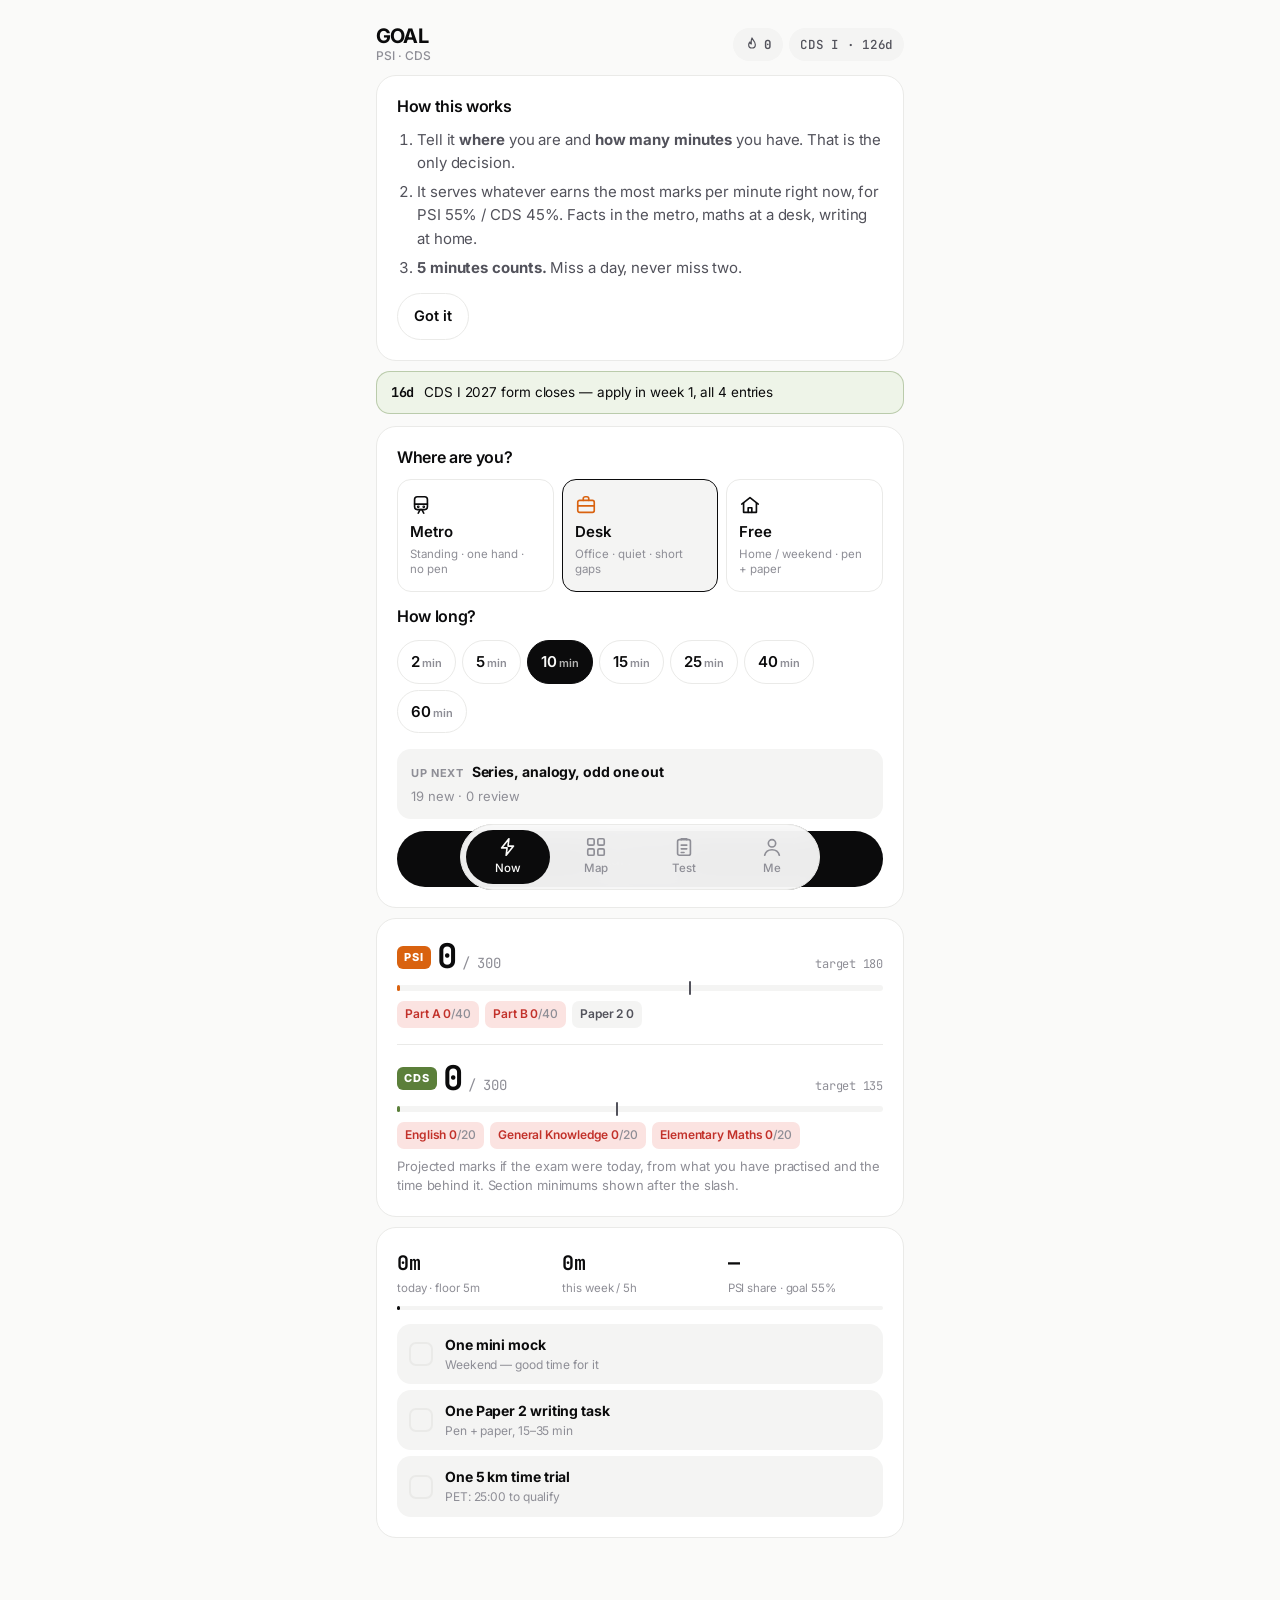
==== site/index.html @ 7136ae5c "style: minimalist monochrome refresh; add CDS academy age limits Co-Authored-By: Claude Opus 5.5 <no" ====
<!doctype html>
<html lang="en">
<head>
<meta charset="utf-8">
<meta name="viewport" content="width=device-width, initial-scale=1, viewport-fit=cover">
<meta name="robots" content="noindex, nofollow">
<meta name="color-scheme" content="light dark">
<meta name="theme-color" content="#0E1116" media="(prefers-color-scheme: dark)">
<meta name="theme-color" content="#F6F4EF" media="(prefers-color-scheme: light)">
<meta name="mobile-web-app-capable" content="yes">
<meta name="apple-mobile-web-app-capable" content="yes">
<meta name="apple-mobile-web-app-status-bar-style" content="black-translucent">
<meta name="description" content="Minutes in, marks out. Gujarat PSI + CDS, 55/45.">
<title>GOAL · PSI + CDS</title>
<link rel="manifest" href="manifest.json">
<link rel="icon" type="image/svg+xml" href="icon.svg">
<link rel="apple-touch-icon" href="icon.svg">
<link rel="preconnect" href="https://fonts.googleapis.com">
<link rel="preconnect" href="https://fonts.gstatic.com" crossorigin>
<link rel="stylesheet" href="https://fonts.googleapis.com/css2?family=Inter:wght@400;500;600;700&family=JetBrains+Mono:wght@500;700&family=Noto+Sans+Gujarati:wght@400;600;700&display=swap">
<link rel="stylesheet" href="app.css?v=2">
</head>
<body>
<div id="app"></div>
<nav class="tabs" id="tabs"></nav>
<div id="overlay"></div>

<script src="core.js?v=2"></script>
<script src="content/topics.js?v=2"></script>
<script src="content/maths.js?v=2"></script>
<script src="content/reasoning.js?v=2"></script>
<script src="content/english.js?v=2"></script>
<script src="content/writing.js?v=2"></script>
<script src="content/gk.js?v=2"></script>
<script src="content/gujarat.js?v=2"></script>
<script src="legacy/pyq-2021.js?v=2"></script>
<script src="legacy/gujarat-gk.js?v=2"></script>
<script src="legacy/law.js?v=2"></script>
<script src="legacy/ai-practice.js?v=2"></script>
<script src="legacy/diagnostic-bank.js?v=2"></script>
<script src="legacy/math-drills.js?v=2"></script>
<script src="legacy/english-drills.js?v=2"></script>
<script src="legacy/science-drills.js?v=2"></script>
<script src="legacy/lexicon.js?v=2"></script>
<script src="content/legacy.js?v=2"></script>
<script src="ui.js?v=2"></script>
</body>
</html>
---- site/app.css ----
/* GOAL — phone-first, one-thumb. PSI = saffron, CDS = olive. */
:root {
  --bg: #F6F4EF; --surface: #FFFFFF; --surface-2: #EFECE5; --line: #E2DED5;
  --ink: #16181D; --ink-2: #4A4F59; --ink-3: #80858F;
  --go: #16181D; --go-ink: #FFFFFF;
  --psi: #C2610C; --psi-soft: #FBEBDD; --cds: #4F7A2E; --cds-soft: #E7EFDD;
  --good: #15803D; --good-soft: #DCF3E3; --bad: #C2312A; --bad-soft: #FBE3E1;
  --shadow: 0 1px 2px rgba(22, 24, 29, .05), 0 4px 16px -6px rgba(22, 24, 29, .08);
  --r: 16px; --r-sm: 11px;
  --f: "Inter", system-ui, -apple-system, "Segoe UI", Roboto, sans-serif;
  --f-gu: "Noto Sans Gujarati", "Inter", system-ui, sans-serif;
  --f-mono: "JetBrains Mono", ui-monospace, Menlo, monospace;
  color-scheme: light;
}
@media (prefers-color-scheme: dark) {
  :root:not([data-theme="light"]) {
    --bg: #0E1116; --surface: #161A21; --surface-2: #1E232C; --line: #262C36;
    --ink: #F3F1EC; --ink-2: #B5B9C1; --ink-3: #7D838E;
    --go: #F3F1EC; --go-ink: #0E1116;
    --psi: #F59E3B; --psi-soft: rgba(245, 158, 59, .14); --cds: #9BCB6B; --cds-soft: rgba(155, 203, 107, .13);
    --good: #4ADE80; --good-soft: rgba(74, 222, 128, .13); --bad: #F87171; --bad-soft: rgba(248, 113, 113, .14);
    --shadow: 0 1px 2px rgba(0, 0, 0, .4);
    color-scheme: dark;
  }
}
:root[data-theme="dark"] {
  --bg: #0E1116; --surface: #161A21; --surface-2: #1E232C; --line: #262C36;
  --ink: #F3F1EC; --ink-2: #B5B9C1; --ink-3: #7D838E;
  --go: #F3F1EC; --go-ink: #0E1116;
  --psi: #F59E3B; --psi-soft: rgba(245, 158, 59, .14); --cds: #9BCB6B; --cds-soft: rgba(155, 203, 107, .13);
  --good: #4ADE80; --good-soft: rgba(74, 222, 128, .13); --bad: #F87171; --bad-soft: rgba(248, 113, 113, .14);
  --shadow: 0 1px 2px rgba(0, 0, 0, .4);
  color-scheme: dark;
}

*, *::before, *::after { box-sizing: border-box; }
[hidden] { display: none !important; }
html { -webkit-text-size-adjust: 100%; }
body {
  margin: 0; background: var(--bg); color: var(--ink); font: 15.5px/1.55 var(--f);
  -webkit-font-smoothing: antialiased; -webkit-tap-highlight-color: transparent;
  padding-bottom: calc(76px + env(safe-area-inset-bottom));
}
body.locked { overflow: hidden; }
#app { max-width: 560px; margin: 0 auto; padding: 0 16px 24px; }
h1, h2, h3 { margin: 0; line-height: 1.25; letter-spacing: -.015em; text-wrap: balance; }
h2 { font-size: 17px; font-weight: 700; }
h3 { font-size: 15px; font-weight: 700; margin: 4px 0 10px; }
p { margin: 0; }
a { color: inherit; }
button { font: inherit; color: inherit; cursor: pointer; }
button:disabled { opacity: .45; cursor: default; }
:focus-visible { outline: 2px solid var(--psi); outline-offset: 2px; border-radius: 6px; }
svg { width: 22px; height: 22px; fill: none; stroke: currentColor; stroke-width: 1.8; stroke-linecap: round; stroke-linejoin: round; flex: none; }
.mono { font-family: var(--f-mono); font-variant-numeric: tabular-nums; letter-spacing: -.02em; }
.gu { font-family: var(--f-gu); }
.fine { color: var(--ink-3); font-size: 13px; line-height: 1.5; margin-top: 8px; }
@media (prefers-reduced-motion: reduce) { * { transition: none !important; animation: none !important; } }

/* ---------- header ---------- */
.top { display: flex; align-items: center; justify-content: space-between; gap: 12px; padding: calc(14px + env(safe-area-inset-top)) 0 12px; }
.brand { font-weight: 800; font-size: 22px; letter-spacing: -.03em; display: flex; flex-direction: column; line-height: 1.05; }
.brand span { font-size: 12px; font-weight: 600; color: var(--ink-3); letter-spacing: .02em; margin-top: 3px; }
.pills { display: flex; gap: 6px; }
.pill { display: inline-flex; align-items: center; gap: 4px; padding: 6px 10px; border-radius: 99px; background: var(--surface); border: 1px solid var(--line); font-size: 12.5px; font-weight: 600; color: var(--ink-2); white-space: nowrap; }
.pill svg { width: 16px; height: 16px; }
.pill.lit { color: var(--psi); border-color: var(--psi); background: var(--psi-soft); }
.pill.lit svg { fill: currentColor; }

/* ---------- cards ---------- */
.card { background: var(--surface); border: 1px solid var(--line); border-radius: var(--r); padding: 18px; margin-bottom: 12px; box-shadow: var(--shadow); }
.card h2 { margin-bottom: 10px; }
.card h2 + .chips, .card .places + h2 { margin-top: 14px; }
.intro ol { margin: 6px 0 14px; padding-left: 20px; color: var(--ink-2); }
.intro li { margin-bottom: 6px; }

.banner { border-radius: var(--r-sm); padding: 11px 14px; margin-bottom: 12px; font-size: 13.5px; line-height: 1.45; border: 1px solid; }
.banner.cds { background: var(--cds-soft); border-color: color-mix(in srgb, var(--cds) 35%, transparent); }
.banner.psi { background: var(--psi-soft); border-color: color-mix(in srgb, var(--psi) 35%, transparent); }
.banner .mono { font-weight: 700; margin-right: 6px; }

/* ---------- start ---------- */
.places { display: grid; grid-template-columns: repeat(3, 1fr); gap: 8px; }
.place { display: flex; flex-direction: column; align-items: flex-start; gap: 4px; padding: 12px 11px; border-radius: var(--r-sm); border: 1.5px solid var(--line); background: var(--surface-2); text-align: left; min-height: 104px; transition: border-color .15s, background .15s; }
.place b { font-size: 15px; }
.place small { font-size: 11.5px; color: var(--ink-3); line-height: 1.3; }
.place.on { border-color: var(--ink); background: var(--surface); }
.place.on svg { color: var(--psi); }
.chips { display: flex; flex-wrap: wrap; gap: 6px; }
.chips.sm { margin: 10px 0 2px; }
.chip { display: inline-flex; align-items: baseline; gap: 2px; padding: 9px 13px; border-radius: 99px; border: 1.5px solid var(--line); background: var(--surface-2); font-weight: 700; font-size: 15px; min-height: 42px; }
.chip small { font-size: 11px; font-weight: 600; color: var(--ink-3); }
.chips.sm .chip { font-size: 13px; padding: 7px 12px; min-height: 36px; font-weight: 600; }
.chip.on { border-color: var(--ink); background: var(--ink); color: var(--bg); }
.chip.on small { color: inherit; opacity: .7; }
.preview { margin: 16px 0 12px; padding: 12px 14px; border-radius: var(--r-sm); background: var(--surface-2); display: flex; flex-wrap: wrap; gap: 4px 8px; align-items: baseline; font-size: 14px; }
.preview .lbl { font-size: 11px; font-weight: 700; letter-spacing: .06em; text-transform: uppercase; color: var(--ink-3); }
.preview .meta { color: var(--ink-3); font-size: 13px; width: 100%; }
.go { display: block; width: 100%; border: 0; border-radius: 14px; background: var(--go); color: var(--go-ink); font-weight: 800; font-size: 17px; padding: 16px 18px; min-height: 56px; letter-spacing: -.01em; transition: transform .08s; }
.go:active { transform: scale(.985); }
.btn { display: inline-flex; align-items: center; justify-content: center; gap: 6px; border: 1.5px solid var(--line); background: var(--surface-2); border-radius: 12px; padding: 11px 16px; font-weight: 700; font-size: 14.5px; min-height: 46px; }
.btn.ghost { background: transparent; border-color: transparent; color: var(--ink-3); width: 100%; }
.btn.good { background: var(--good-soft); border-color: var(--good); color: var(--good); }
.btn.bad { background: var(--bad-soft); border-color: var(--bad); color: var(--bad); }
.btn.danger { color: var(--bad); }
.btns { display: flex; flex-wrap: wrap; gap: 8px; margin-top: 12px; }
.btns .go { flex: 1 1 100%; }
.btns.col { flex-direction: column; }
.two, .three { display: grid; grid-template-columns: 1fr 1fr; gap: 8px; }
.three { grid-template-columns: auto auto 1fr; }
.two .btn, .three .btn, .two .go, .three .go { min-height: 56px; }

/* ---------- projection ---------- */
.exam + .exam { margin-top: 16px; padding-top: 16px; border-top: 1px solid var(--line); }
.exam-h { display: flex; align-items: baseline; gap: 6px; }
.tag { font-size: 11px; font-weight: 800; letter-spacing: .08em; padding: 3px 7px; border-radius: 6px; color: #fff; align-self: center; }
.psi .tag, .tag.psi { background: var(--psi); }
.cds .tag, .tag.cds { background: var(--cds); }
@media (prefers-color-scheme: dark) { :root:not([data-theme="light"]) .tag { color: #0E1116; } }
:root[data-theme="dark"] .tag { color: #0E1116; }
.big { font-size: 34px; font-weight: 700; line-height: 1; }
.of { color: var(--ink-3); font-size: 14px; }
.tgt { margin-left: auto; color: var(--ink-3); font-size: 12px; }
.bar { position: relative; height: 10px; border-radius: 99px; background: var(--surface-2); margin-top: 10px; overflow: visible; }
.bar i { display: block; height: 100%; border-radius: inherit; background: var(--ink); min-width: 3px; transition: width .4s; }
.psi .bar i { background: var(--psi); }
.cds .bar i { background: var(--cds); }
.bar b { position: absolute; top: -4px; bottom: -4px; width: 2px; background: var(--ink-2); border-radius: 2px; }
.bar.thin { height: 6px; }
.secs { display: flex; flex-wrap: wrap; gap: 6px; margin-top: 10px; }
.secs span { font-size: 12px; font-weight: 600; padding: 4px 8px; border-radius: 7px; background: var(--surface-2); color: var(--ink-2); }
.secs span i { font-style: normal; color: var(--ink-3); font-weight: 500; }
.secs .low { background: var(--bad-soft); color: var(--bad); }
.secs .okk { background: var(--good-soft); color: var(--good); }

/* ---------- week ---------- */
.row3 { display: grid; grid-template-columns: repeat(3, 1fr); gap: 10px; }
.row3 > div { display: flex; flex-direction: column; gap: 2px; }
.row3 .k { font-size: 20px; font-weight: 700; }
.row3 .l { font-size: 11.5px; color: var(--ink-3); line-height: 1.3; }
.checks { list-style: none; margin: 14px 0 0; padding: 0; display: flex; flex-direction: column; gap: 6px; }
.checks a { display: flex; align-items: center; gap: 12px; text-decoration: none; padding: 10px 12px; border-radius: var(--r-sm); background: var(--surface-2); }
.checks b { display: block; font-size: 14px; }
.checks small { display: block; font-size: 12px; color: var(--ink-3); }
.checks .box { width: 24px; height: 24px; border-radius: 7px; border: 2px solid var(--line); display: grid; place-items: center; font-weight: 800; font-size: 14px; flex: none; }
.checks .done .box { background: var(--good); border-color: var(--good); color: var(--surface); }
.checks .done b { text-decoration: line-through; color: var(--ink-3); }

/* ---------- map ---------- */
.cov { display: flex; align-items: center; gap: 12px; color: var(--ink-2); font-size: 14px; margin-bottom: 14px; }
.best { list-style: none; margin: 0; padding: 0; counter-reset: b; }
.best li button { width: 100%; display: flex; justify-content: space-between; gap: 10px; align-items: center; text-align: left; background: none; border: 0; border-top: 1px solid var(--line); padding: 11px 0; }
.best li:first-child button { border-top: 0; }
.best b { font-weight: 600; font-size: 14.5px; }
.best .mono { font-size: 12px; color: var(--ink-3); white-space: nowrap; }
.grp h3 { font-size: 12px; text-transform: uppercase; letter-spacing: .08em; color: var(--ink-3); }
.trow { width: 100%; display: flex; flex-direction: column; gap: 6px; background: none; border: 0; border-top: 1px solid var(--line); padding: 12px 0; text-align: left; }
.grp h3 + .trow { border-top: 0; padding-top: 2px; }
.tn { font-weight: 600; font-size: 14.5px; }
.tn em { font-style: normal; font-size: 11px; font-weight: 700; color: var(--psi); background: var(--psi-soft); padding: 2px 6px; border-radius: 5px; margin-left: 4px; }
.tm { display: flex; flex-wrap: wrap; gap: 6px; }
.tm i { font-style: normal; font-size: 11.5px; font-weight: 600; color: var(--ink-3); }
.tm i.psi { color: var(--psi); }
.tm i.cds { color: var(--cds); }
.tm.big i { font-size: 13px; padding: 4px 8px; background: var(--surface-2); border-radius: 7px; }
.trow .bar { margin-top: 2px; }
.trow .bar i { background: var(--ink-2); }

details { border-top: 1px solid var(--line); }
details summary { padding: 12px 0; font-weight: 600; cursor: pointer; list-style-position: outside; }
details.new summary::after { content: "new"; font-size: 10.5px; font-weight: 700; color: var(--psi); margin-left: 8px; text-transform: uppercase; letter-spacing: .06em; }
details .md { padding-bottom: 12px; }

/* ---------- test ---------- */
.mock-h { display: flex; align-items: center; gap: 10px; }
.mock-h h3 { margin: 0; }
.rule { font-size: 13px; color: var(--ink-2); margin: 10px 0 0; font-family: var(--f-mono); letter-spacing: -.02em; }
.mock .go { margin-top: 12px; }
.tasks, .hist, .dates, .review { list-style: none; margin: 0; padding: 0; }
.tasks button { width: 100%; display: flex; justify-content: space-between; gap: 12px; text-align: left; background: none; border: 0; border-top: 1px solid var(--line); padding: 11px 0; }
.tasks small { display: block; color: var(--ink-3); font-size: 12px; margin-top: 2px; }
.tasks .mono { font-size: 12.5px; color: var(--ink-3); white-space: nowrap; }
.hist li { display: flex; align-items: center; gap: 10px; padding: 8px 0; border-top: 1px solid var(--line); }
.hist li:first-child { border-top: 0; }
.hist .fine { margin: 0 0 0 auto; }
.hist .mono { font-weight: 700; }

/* ---------- me ---------- */
.chart { display: grid; grid-template-columns: repeat(14, 1fr); gap: 4px; height: 110px; align-items: end; }
.chart .col { display: flex; flex-direction: column; align-items: center; gap: 4px; height: 100%; justify-content: flex-end; }
.chart i { width: 100%; border-radius: 4px 4px 2px 2px; background: var(--line); }
.chart .hit i { background: var(--psi); }
.chart span { font-size: 10px; color: var(--ink-3); font-weight: 600; }
.chart .today span { color: var(--ink); }
.runf { display: flex; gap: 8px; margin-top: 12px; }
.runf input { flex: 1; min-width: 0; font: 600 16px var(--f-mono); padding: 11px 12px; border-radius: 12px; border: 1.5px solid var(--line); background: var(--surface-2); color: var(--ink); }
.runbest { margin-top: 12px; font-size: 14px; }
.runbest .okk { color: var(--good); font-weight: 700; }
.runbest .low { color: var(--bad); font-weight: 700; }
.slide { display: flex; flex-direction: column; gap: 6px; margin: 14px 0; font-size: 14px; font-weight: 600; }
.slide span { display: flex; justify-content: space-between; gap: 10px; }
.slide b { font-family: var(--f-mono); font-size: 13px; color: var(--ink-2); }
.slide input { width: 100%; accent-color: var(--psi); height: 28px; }
.dates li { display: flex; gap: 12px; padding: 9px 0; border-top: 1px solid var(--line); font-size: 14px; }
.dates li:first-child { border-top: 0; }
.dates .mono { width: 46px; flex: none; font-weight: 700; }
.dates small { display: block; color: var(--ink-3); font-size: 12px; }
.dates .past { opacity: .45; }

/* ---------- tab bar ---------- */
.tabs { position: fixed; left: 0; right: 0; bottom: 0; z-index: 20; display: flex; justify-content: center; gap: 4px; padding: 6px 8px calc(6px + env(safe-area-inset-bottom)); background: color-mix(in srgb, var(--surface) 92%, transparent); backdrop-filter: blur(14px); -webkit-backdrop-filter: blur(14px); border-top: 1px solid var(--line); }
.tabs a { flex: 0 1 120px; display: flex; flex-direction: column; align-items: center; gap: 2px; padding: 7px 0; border-radius: 12px; text-decoration: none; color: var(--ink-3); font-size: 11.5px; font-weight: 700; }
.tabs a.on { color: var(--ink); background: var(--surface-2); }
.tabs a.on svg { color: var(--psi); }

/* ---------- overlay ---------- */
#overlay { display: none; }
#overlay.open { display: block; position: fixed; inset: 0; z-index: 50; }
.scrim { position: absolute; inset: 0; background: rgba(10, 12, 16, .45); }
.sheet { position: absolute; left: 0; right: 0; bottom: 0; max-height: 88vh; overflow-y: auto; background: var(--surface); border-radius: 20px 20px 0 0; padding: 18px 18px calc(24px + env(safe-area-inset-bottom)); max-width: 560px; margin: 0 auto; animation: up .2s ease-out; }
@keyframes up { from { transform: translateY(30px); opacity: 0; } }
.sheet-h { display: flex; justify-content: space-between; align-items: flex-start; gap: 12px; margin-bottom: 10px; }
.sheet h3 { margin-top: 18px; }
.icon { display: grid; place-items: center; width: 44px; height: 44px; border-radius: 12px; border: 0; background: var(--surface-2); flex: none; }

/* ---------- runner ---------- */
.runner { position: absolute; inset: 0; background: var(--bg); display: flex; flex-direction: column; max-width: 640px; margin: 0 auto; }
.rtop { display: flex; align-items: center; gap: 12px; padding: calc(10px + env(safe-area-inset-top)) 16px 10px; }
.rtop .mono { font-size: 14px; font-weight: 700; min-width: 44px; text-align: right; }
.rbar { flex: 1; height: 6px; background: var(--surface-2); border-radius: 99px; overflow: hidden; }
.rbar i { display: block; height: 100%; width: 0; background: var(--psi); transition: width 1s linear; }
.mtag { flex: 1; font-size: 12.5px; font-weight: 800; letter-spacing: .04em; }
.mtag.psi { color: var(--psi); }
.mtag.cds { color: var(--cds); }
.rbody { flex: 1; overflow-y: auto; padding: 6px 18px 20px; -webkit-overflow-scrolling: touch; }
.ract { padding: 10px 16px calc(14px + env(safe-area-inset-bottom)); border-top: 1px solid var(--line); background: var(--bg); display: flex; flex-direction: column; gap: 6px; }
.ctag { display: flex; align-items: center; flex-wrap: wrap; gap: 8px; font-size: 12.5px; font-weight: 600; color: var(--ink-3); margin: 6px 0 14px; }
.tdot { width: 9px; height: 9px; border-radius: 50%; background: var(--ink-3); }
.tdot.psi { background: var(--psi); }
.tdot.cds { background: var(--cds); }
.tdot.both { background: linear-gradient(90deg, var(--psi) 50%, var(--cds) 50%); }
.kind { margin-left: auto; text-transform: uppercase; letter-spacing: .08em; font-size: 10.5px; font-weight: 800; color: var(--ink-2); }
.src { font-size: 10.5px; font-weight: 800; color: var(--psi); background: var(--psi-soft); padding: 2px 6px; border-radius: 5px; }
.ltitle { font-size: 22px; font-weight: 800; letter-spacing: -.025em; margin-bottom: 12px; }
.md p { margin: 0 0 10px; color: var(--ink-2); }
.md ul, .md ol { margin: 0 0 12px; padding-left: 20px; color: var(--ink-2); }
.md li { margin-bottom: 5px; }
.md b, .ex b { color: var(--ink); }
.ex { background: var(--surface); border: 1px solid var(--line); border-left: 4px solid var(--psi); border-radius: 10px; padding: 12px 14px; margin-top: 12px; }
.ex p { margin: 0; }
.q { font-size: 19px; font-weight: 600; line-height: 1.45; margin-bottom: 18px; letter-spacing: -.01em; }
.ctx { margin: 0 0 16px; padding: 12px 14px; background: var(--surface); border: 1px solid var(--line); border-radius: 12px; font-size: 14.5px; color: var(--ink-2); line-height: 1.6; }
.opts { display: flex; flex-direction: column; gap: 8px; }
.opt { display: flex; align-items: center; gap: 12px; text-align: left; padding: 13px 14px; min-height: 56px; border-radius: 14px; border: 1.5px solid var(--line); background: var(--surface); font-size: 16px; transition: border-color .12s, background .12s; }
.opt:active { background: var(--surface-2); }
.ol { width: 28px; height: 28px; flex: none; display: grid; place-items: center; border-radius: 8px; background: var(--surface-2); font: 700 13px var(--f-mono); color: var(--ink-3); }
.opt.right { border-color: var(--good); background: var(--good-soft); }
.opt.right .ol { background: var(--good); color: var(--surface); }
.opt.wrong { border-color: var(--bad); background: var(--bad-soft); }
.opt.wrong .ol { background: var(--bad); color: var(--surface); }
.opt:disabled { opacity: 1; cursor: default; }
.opt.sel { border-color: var(--ink); background: var(--surface-2); }
.opt.sel .ol { background: var(--ink); color: var(--bg); }
.eopt { border-style: dashed; color: var(--ink-2); }
.why { margin-top: 14px; padding: 13px 15px; border-radius: 12px; font-size: 14.5px; line-height: 1.55; }
.why.ok { background: var(--good-soft); }
.why.no { background: var(--bad-soft); }
.why b { margin-right: 4px; }
.lang { float: right; margin: -4px 0 8px 10px; border: 1.5px solid var(--line); background: var(--surface); border-radius: 99px; padding: 5px 12px; font: 600 13px var(--f-gu); }
.flash { display: flex; flex-direction: column; gap: 14px; margin-top: 8vh; text-align: center; }
.flash .front { font-size: 26px; font-weight: 700; letter-spacing: -.02em; line-height: 1.35; }
.flash .back { font-size: 19px; color: var(--ink-2); padding: 18px; border-radius: 16px; background: var(--surface); border: 1px solid var(--line); line-height: 1.5; }
.heads { padding-left: 22px; color: var(--ink-2); margin: 0 0 14px; }
.heads li { margin-bottom: 4px; }
.rub { padding-left: 20px; color: var(--ink-3); font-size: 13.5px; }
.writing { text-align: center; }
.writing .heads, .writing .ctx { text-align: left; }
.tbig { font-size: 64px; font-weight: 700; margin: 10px 0 18px; }
.tbig.over { color: var(--bad); }
.rubric { display: flex; flex-direction: column; gap: 8px; }
.rubric label { display: flex; gap: 12px; align-items: flex-start; padding: 13px 14px; border-radius: 12px; background: var(--surface); border: 1.5px solid var(--line); font-size: 15px; cursor: pointer; }
.rubric input { width: 22px; height: 22px; accent-color: var(--good); flex: none; margin: 0; }
.rubric label:has(input:checked) { border-color: var(--good); background: var(--good-soft); }

/* Metro: bigger type, everything in the thumb zone */
.runner.metro .q { font-size: 21px; }
.runner.metro .opt { min-height: 64px; font-size: 17px; }
.runner.metro .md { font-size: 16.5px; }
.runner.metro .flash .front { font-size: 30px; }

/* done screen */
.done { margin: auto; padding: 24px; text-align: center; width: 100%; max-width: 420px; }
.done-k { font-size: 12px; font-weight: 800; letter-spacing: .1em; text-transform: uppercase; color: var(--ink-3); }
.gain { display: grid; grid-template-columns: 1fr 1fr; gap: 10px; margin: 18px 0; }
.gain > div { padding: 18px 10px; border-radius: 16px; display: flex; flex-direction: column; gap: 4px; }
.gain .psi { background: var(--psi-soft); color: var(--psi); }
.gain .cds { background: var(--cds-soft); color: var(--cds); }
.gain .mono { font-size: 34px; font-weight: 700; }
.gain small { font-size: 12px; font-weight: 700; }
.stat { color: var(--ink-2); font-size: 13.5px; }
.msg { margin: 14px 0 6px; font-size: 16px; font-weight: 600; }
.done .btns { margin-top: 20px; }

/* mock */
.palette { display: flex; gap: 5px; overflow-x: auto; padding: 0 16px 10px; scrollbar-width: none; }
.palette::-webkit-scrollbar { display: none; }
.pd { flex: none; width: 32px; height: 32px; border-radius: 9px; border: 1.5px solid var(--line); background: var(--surface); font: 600 12px var(--f-mono); color: var(--ink-3); }
.pd.a { background: var(--ink); color: var(--bg); border-color: var(--ink); }
.pd.e { border-style: dashed; color: var(--ink); }
.pd.cur { outline: 2px solid var(--psi); outline-offset: 1px; }
.mres { display: flex; align-items: baseline; gap: 8px; margin: 10px 0 6px; }
.mres .big { font-size: 48px; }
.mres .pc { margin-left: auto; font-weight: 800; font-size: 20px; }
.review li { padding: 12px 0; border-top: 1px solid var(--line); }
.review li.ok p:first-child::before { content: "✓ "; color: var(--good); font-weight: 800; }
.review li.no p:first-child::before { content: "✗ "; color: var(--bad); font-weight: 800; }
.review .fine { margin-top: 4px; }

#toast { position: fixed; left: 50%; bottom: calc(90px + env(safe-area-inset-bottom)); transform: translate(-50%, 20px); opacity: 0; pointer-events: none; background: var(--ink); color: var(--bg); padding: 11px 16px; border-radius: 12px; font-size: 14px; font-weight: 600; z-index: 80; transition: all .2s; max-width: calc(100% - 32px); }
#toast.show { opacity: 1; transform: translate(-50%, 0); }

@media (min-width: 700px) {
  body { font-size: 16px; }
  .top { padding-top: 26px; }
}

/* ---------- v2.1 refresh: quiet monochrome, hairlines, no shadows ---------- */
:root {
  --bg: #FAFAF9; --surface: #FFFFFF; --surface-2: #F4F4F3; --line: #EAEAE8;
  --ink: #0B0B0C; --ink-2: #52525B; --ink-3: #8E8E96;
  --go: #0B0B0C; --go-ink: #FFFFFF;
  --psi: #D9620F; --psi-soft: #FDF1E7; --cds: #5B7F3A; --cds-soft: #EEF4E8;
  --shadow: none; --r: 20px; --r-sm: 14px;
}
@media (prefers-color-scheme: dark) {
  :root:not([data-theme="light"]) {
    --bg: #09090B; --surface: #111113; --surface-2: #18181B; --line: #232327;
    --ink: #F4F4F5; --ink-2: #A1A1AA; --ink-3: #71717A;
    --go: #F4F4F5; --go-ink: #09090B; --shadow: none;
  }
}
:root[data-theme="dark"] {
  --bg: #09090B; --surface: #111113; --surface-2: #18181B; --line: #232327;
  --ink: #F4F4F5; --ink-2: #A1A1AA; --ink-3: #71717A;
  --go: #F4F4F5; --go-ink: #09090B; --shadow: none;
}
body { font-size: 15px; letter-spacing: -.006em; }
h2 { font-size: 16px; font-weight: 600; letter-spacing: -.02em; }
h3 { font-weight: 600; }
.brand { font-weight: 700; font-size: 20px; letter-spacing: -.04em; }
.brand span { font-weight: 500; letter-spacing: 0; }
.pill { border-color: transparent; background: var(--surface-2); font-weight: 500; }
.card { padding: 20px; margin-bottom: 10px; border-color: var(--line); }
.card h2 { margin-bottom: 12px; }
.place, .chip, .btn, .opt { border-width: 1px; }
.place { background: transparent; min-height: 96px; padding: 14px 12px; }
.place b, .chip { font-weight: 600; }
.place.on { background: var(--surface-2); border-color: var(--ink); }
.chip { background: transparent; min-height: 40px; }
.go { border-radius: 99px; font-weight: 600; font-size: 16px; min-height: 54px; letter-spacing: -.015em; }
.btn { border-radius: 99px; font-weight: 600; background: transparent; }
.opt { border-radius: var(--r-sm); }
.bar { height: 6px; }
.bar.thin { height: 4px; }
.tabs { left: 50%; right: auto; bottom: calc(10px + env(safe-area-inset-bottom)); transform: translateX(-50%); width: min(360px, calc(100% - 32px)); padding: 5px; border: 1px solid var(--line); border-radius: 99px; }
.tabs a { flex: 1; border-radius: 99px; font-weight: 500; padding: 6px 0; }
.tabs a.on { background: var(--ink); color: var(--bg); }
.tabs a.on svg { color: inherit; }
body { padding-bottom: calc(92px + env(safe-area-inset-bottom)); }
.sheet { border-radius: 24px 24px 0 0; }
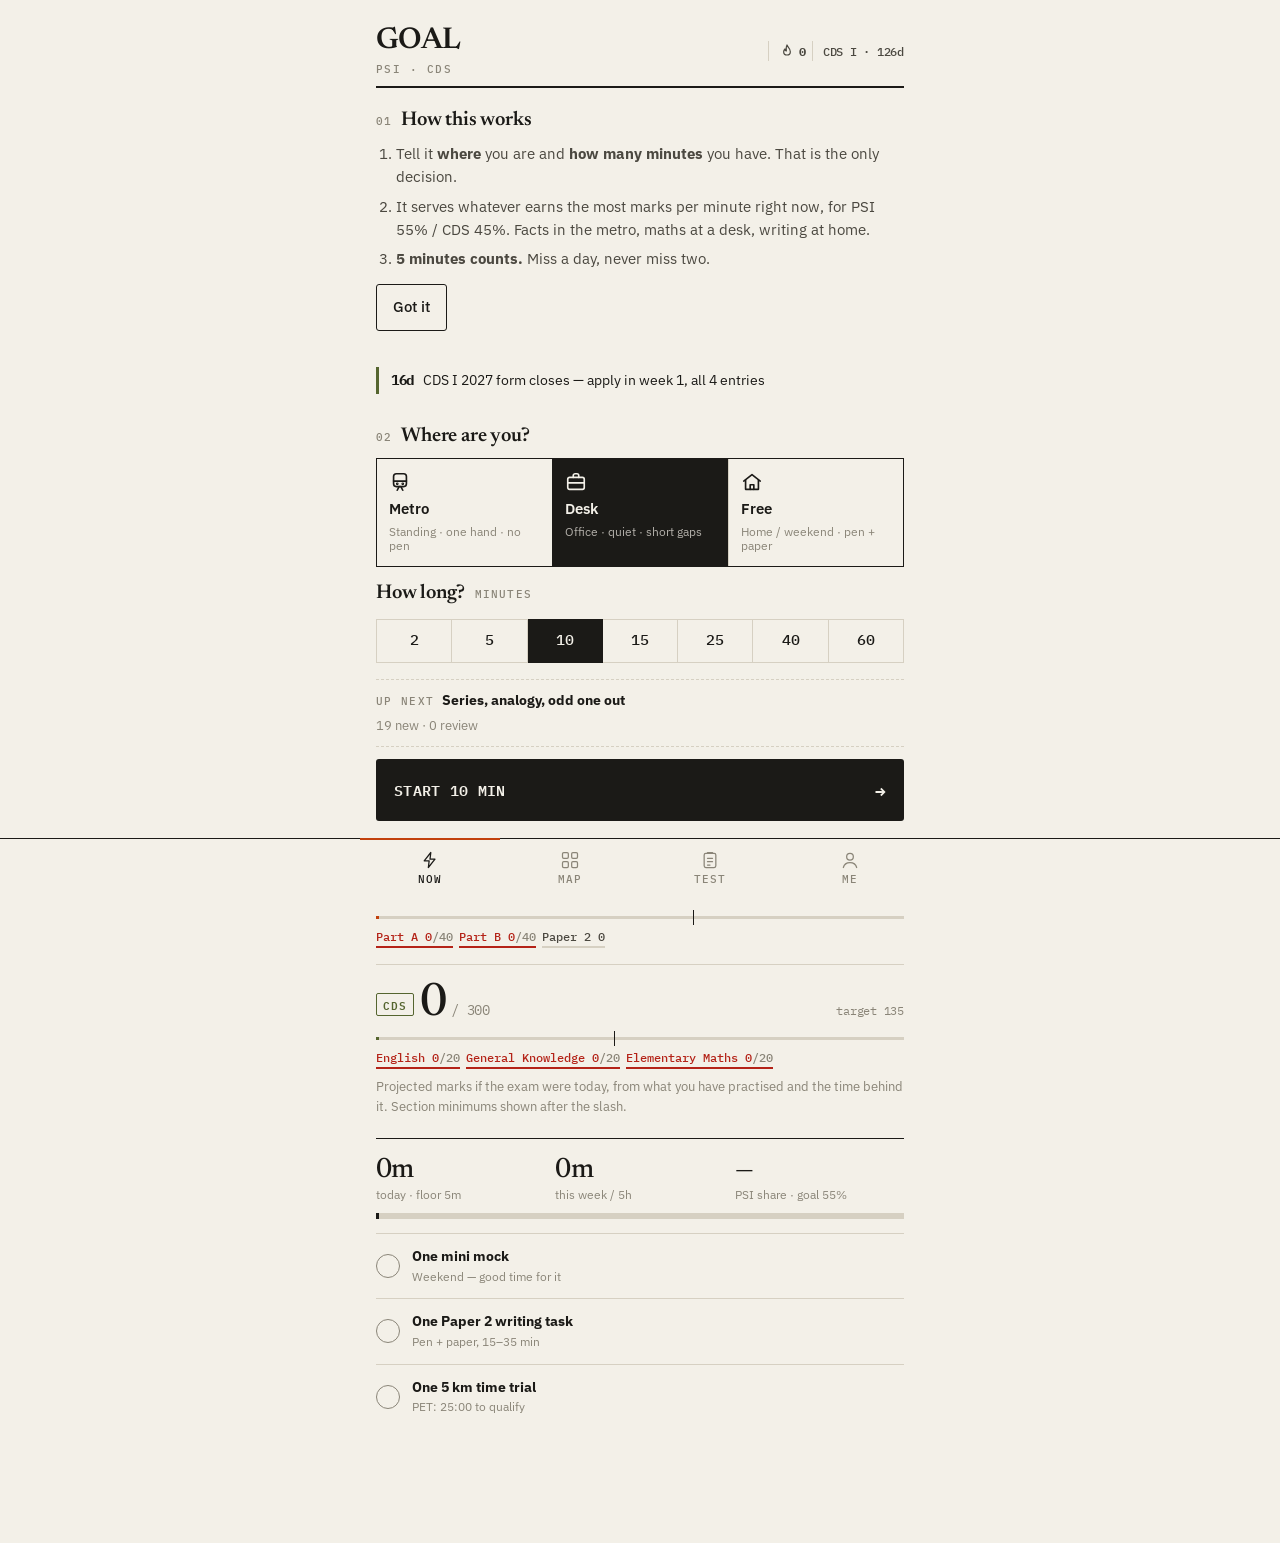
==== commit 13673f47: "style: answer-sheet redesign — paper/ink palette, serif display, ruled sections, OMR option bubbles " ====
--- a/site/index.html
+++ b/site/index.html
@@ -17,7 +17,7 @@
 <link rel="apple-touch-icon" href="icon.svg">
 <link rel="preconnect" href="https://fonts.googleapis.com">
 <link rel="preconnect" href="https://fonts.gstatic.com" crossorigin>
-<link rel="stylesheet" href="https://fonts.googleapis.com/css2?family=Inter:wght@400;500;600;700&family=JetBrains+Mono:wght@500;700&family=Noto+Sans+Gujarati:wght@400;600;700&display=swap">
+<link rel="stylesheet" href="https://fonts.googleapis.com/css2?family=IBM+Plex+Mono:wght@400;500;600&family=IBM+Plex+Sans:wght@400;500;600&family=Newsreader:opsz,wght@6..72,500;6..72,600&family=Noto+Sans+Gujarati:wght@400;600;700&display=swap">
 <link rel="stylesheet" href="app.css?v=2">
 </head>
 <body>
--- a/site/app.css
+++ b/site/app.css
@@ -324,47 +324,125 @@
   .top { padding-top: 26px; }
 }
 
-/* ---------- v2.1 refresh: quiet monochrome, hairlines, no shadows ---------- */
+/* ===== v2.2 "answer sheet": paper, ink, rules, OMR bubbles. Overrides above. ===== */
 :root {
-  --bg: #FAFAF9; --surface: #FFFFFF; --surface-2: #F4F4F3; --line: #EAEAE8;
-  --ink: #0B0B0C; --ink-2: #52525B; --ink-3: #8E8E96;
-  --go: #0B0B0C; --go-ink: #FFFFFF;
-  --psi: #D9620F; --psi-soft: #FDF1E7; --cds: #5B7F3A; --cds-soft: #EEF4E8;
-  --shadow: none; --r: 20px; --r-sm: 14px;
+  --bg: #F3F0E8; --surface: #F3F0E8; --surface-2: #E9E5DA; --line: #D6D0C2; --rule: #1B1A17;
+  --ink: #1B1A17; --ink-2: #4B4840; --ink-3: #8A8578;
+  --go: #1B1A17; --go-ink: #F3F0E8;
+  --psi: #C2410C; --psi-soft: #F3DFD3; --cds: #55652F; --cds-soft: #E2E5D2;
+  --good: #3F6B2A; --good-soft: #E1E8D3; --bad: #B42318; --bad-soft: #F2DAD5;
+  --shadow: none; --r: 0; --r-sm: 3px;
+  --f: "IBM Plex Sans", system-ui, sans-serif;
+  --f-mono: "IBM Plex Mono", ui-monospace, monospace;
+  --f-d: "Newsreader", Georgia, serif;
 }
 @media (prefers-color-scheme: dark) {
   :root:not([data-theme="light"]) {
-    --bg: #09090B; --surface: #111113; --surface-2: #18181B; --line: #232327;
-    --ink: #F4F4F5; --ink-2: #A1A1AA; --ink-3: #71717A;
-    --go: #F4F4F5; --go-ink: #09090B; --shadow: none;
+    --bg: #151412; --surface: #151412; --surface-2: #201E1B; --line: #34312B; --rule: #E8E3D7;
+    --ink: #E8E3D7; --ink-2: #B3AD9F; --ink-3: #7E786B; --go: #E8E3D7; --go-ink: #151412;
+    --psi: #F07A3E; --psi-soft: #3A2117; --cds: #A3B46A; --cds-soft: #262B1A;
+    --good: #93B86F; --good-soft: #222B1A; --bad: #EF6B5B; --bad-soft: #36191A; --shadow: none;
   }
 }
 :root[data-theme="dark"] {
-  --bg: #09090B; --surface: #111113; --surface-2: #18181B; --line: #232327;
-  --ink: #F4F4F5; --ink-2: #A1A1AA; --ink-3: #71717A;
-  --go: #F4F4F5; --go-ink: #09090B; --shadow: none;
-}
-body { font-size: 15px; letter-spacing: -.006em; }
-h2 { font-size: 16px; font-weight: 600; letter-spacing: -.02em; }
-h3 { font-weight: 600; }
-.brand { font-weight: 700; font-size: 20px; letter-spacing: -.04em; }
-.brand span { font-weight: 500; letter-spacing: 0; }
-.pill { border-color: transparent; background: var(--surface-2); font-weight: 500; }
-.card { padding: 20px; margin-bottom: 10px; border-color: var(--line); }
-.card h2 { margin-bottom: 12px; }
-.place, .chip, .btn, .opt { border-width: 1px; }
-.place { background: transparent; min-height: 96px; padding: 14px 12px; }
-.place b, .chip { font-weight: 600; }
-.place.on { background: var(--surface-2); border-color: var(--ink); }
-.chip { background: transparent; min-height: 40px; }
-.go { border-radius: 99px; font-weight: 600; font-size: 16px; min-height: 54px; letter-spacing: -.015em; }
-.btn { border-radius: 99px; font-weight: 600; background: transparent; }
-.opt { border-radius: var(--r-sm); }
-.bar { height: 6px; }
-.bar.thin { height: 4px; }
-.tabs { left: 50%; right: auto; bottom: calc(10px + env(safe-area-inset-bottom)); transform: translateX(-50%); width: min(360px, calc(100% - 32px)); padding: 5px; border: 1px solid var(--line); border-radius: 99px; }
-.tabs a { flex: 1; border-radius: 99px; font-weight: 500; padding: 6px 0; }
-.tabs a.on { background: var(--ink); color: var(--bg); }
-.tabs a.on svg { color: inherit; }
-body { padding-bottom: calc(92px + env(safe-area-inset-bottom)); }
-.sheet { border-radius: 24px 24px 0 0; }
+  --bg: #151412; --surface: #151412; --surface-2: #201E1B; --line: #34312B; --rule: #E8E3D7;
+  --ink: #E8E3D7; --ink-2: #B3AD9F; --ink-3: #7E786B; --go: #E8E3D7; --go-ink: #151412;
+  --psi: #F07A3E; --psi-soft: #3A2117; --cds: #A3B46A; --cds-soft: #262B1A;
+  --good: #93B86F; --good-soft: #222B1A; --bad: #EF6B5B; --bad-soft: #36191A; --shadow: none;
+}
+body { font-size: 15px; padding-bottom: calc(68px + env(safe-area-inset-bottom)); }
+h2, h3 { font-weight: 600; letter-spacing: -.01em; }
+
+/* masthead */
+.top { border-bottom: 2px solid var(--rule); padding-bottom: 10px; margin-bottom: 4px; }
+.brand { font: 600 30px/1 var(--f-d); letter-spacing: -.02em; }
+.brand span { font: 500 10.5px var(--f-mono); letter-spacing: .14em; text-transform: uppercase; margin-top: 6px; }
+.pill { background: none; border: 0; border-left: 1px solid var(--line); border-radius: 0; padding: 2px 0 2px 10px; font: 500 12px var(--f-mono); color: var(--ink-2); }
+.pill.lit { background: none; color: var(--psi); }
+
+/* sections instead of cards: numbered, ruled */
+#app { counter-reset: sec; }
+.card { background: none; border: 0; border-top: 1px solid var(--rule); border-radius: 0; padding: 16px 0 22px; margin: 0; box-shadow: none; }
+.top + * .card:first-child, .top + .card, .banner + .card { border-top: 0; }
+.card > h2:first-child { display: flex; align-items: baseline; gap: 10px; font: 600 20px/1.2 var(--f-d); letter-spacing: -.01em; }
+.card > h2:first-child::before { counter-increment: sec; content: counter(sec, decimal-leading-zero); font: 500 11px var(--f-mono); color: var(--ink-3); letter-spacing: .05em; }
+.banner { border: 0; border-left: 3px solid; border-radius: 0; background: none !important; padding: 4px 0 4px 12px; margin: 14px 0; font-size: 13.5px; }
+.banner.cds { border-color: var(--cds); } .banner.psi { border-color: var(--psi); }
+
+/* place picker: one ruled strip */
+.places { gap: 0; border: 1px solid var(--rule); }
+.place { border: 0; border-left: 1px solid var(--line); border-radius: 0; background: none; min-height: 92px; padding: 12px; }
+.place:first-child { border-left: 0; }
+.place b { font-weight: 600; }
+.place.on { background: var(--ink); color: var(--bg); }
+.place.on small { color: color-mix(in srgb, var(--bg) 70%, transparent); }
+.place.on svg { color: var(--bg); }
+
+/* minutes: segmented ruler */
+.chips { gap: 0; }
+.chip { border: 1px solid var(--line); margin: 0 -1px -1px 0; border-radius: 0; background: none; font: 500 15px var(--f-mono); min-height: 44px; padding: 10px 14px; }
+.chip small { font-family: var(--f-mono); }
+.chip.on { background: var(--ink); color: var(--bg); border-color: var(--ink); position: relative; }
+.chips.sm .chip { font: 500 12.5px var(--f-mono); min-height: 34px; }
+
+.preview { background: none; border-top: 1px dashed var(--line); border-bottom: 1px dashed var(--line); border-radius: 0; padding: 10px 0; }
+.preview .lbl, .kind, .done-k, .grp h3 { font-family: var(--f-mono); font-weight: 500; letter-spacing: .12em; }
+.go { border-radius: var(--r-sm); font: 600 15px var(--f-mono); letter-spacing: .02em; text-transform: uppercase; display: flex; justify-content: space-between; align-items: center; text-align: left; }
+.go::after { content: "→"; font-size: 18px; }
+.btns .go, .two .go, .three .go { justify-content: center; } .btns .go::after, .two .go::after, .three .go::after { content: none; }
+.btn { border-radius: var(--r-sm); border-width: 1px; border-color: var(--ink); background: none; font-weight: 500; }
+.btn.ghost { border-color: transparent; }
+
+/* score: serif numerals, hairline gauge */
+.tag { background: none !important; color: inherit !important; border: 1.5px solid; border-radius: 2px; font: 600 11px var(--f-mono); padding: 1px 6px; }
+.psi .tag, .tag.psi { color: var(--psi) !important; } .cds .tag, .tag.cds { color: var(--cds) !important; }
+.big { font: 500 46px/1 var(--f-d); letter-spacing: -.03em; }
+.of, .tgt { font-family: var(--f-mono); }
+.bar { height: 3px; border-radius: 0; background: var(--line); }
+.bar i { border-radius: 0; }
+.bar b { width: 1px; top: -6px; bottom: -6px; background: var(--ink); border-radius: 0; }
+.secs span { background: none; border-radius: 0; padding: 0 0 2px; border-bottom: 2px solid var(--line); font: 500 12px var(--f-mono); }
+.secs .low { background: none; border-color: var(--bad); } .secs .okk { background: none; border-color: var(--good); }
+.row3 .k { font: 500 28px/1.1 var(--f-d); }
+.checks { gap: 0; }
+.checks a { background: none; border-radius: 0; border-top: 1px solid var(--line); padding: 12px 0; }
+.checks .box { border-radius: 50%; border: 1.5px solid var(--ink-3); }
+
+/* OMR bubbles */
+.opt { border-radius: var(--r-sm); border-width: 1px; background: none; }
+.ol { border-radius: 50%; background: none; border: 1.5px solid var(--ink-3); color: var(--ink-2); font: 500 12px var(--f-mono); }
+.opt.sel .ol, .pd.a { background: var(--ink); border-color: var(--ink); color: var(--bg); }
+.opt.right, .opt.wrong, .opt.sel { background: none; }
+.opt.right .ol { background: var(--good); border-color: var(--good); }
+.opt.wrong .ol { background: var(--bad); border-color: var(--bad); }
+.pd { border-radius: 50%; border-width: 1.5px; background: none; }
+.why { border-radius: 0; background: none !important; border-left: 3px solid var(--good); padding: 4px 0 4px 14px; }
+.why.no { border-color: var(--bad); }
+.q, .ltitle, .flash .front { font-family: var(--f-d); font-weight: 500; letter-spacing: -.01em; }
+.ltitle { font-size: 26px; }
+.ctx, .flash .back, .ex, .rubric label { border-radius: var(--r-sm); background: none; }
+.ex { border-left-width: 3px; }
+.lang, .icon { border-radius: var(--r-sm); }
+.icon { background: none; border: 1px solid var(--line); }
+.tbig, .gain .mono, .mres .big { font-family: var(--f-d); font-weight: 500; }
+.gain > div { border-radius: 0; background: none !important; border-top: 3px solid; }
+.sheet { border-radius: 0; border-top: 2px solid var(--rule); }
+.rbar { border-radius: 0; height: 3px; }
+.tn em, .src { background: none; border: 1px solid; border-radius: 2px; font-family: var(--f-mono); font-weight: 500; }
+.tm.big i { background: none; border-bottom: 1px solid var(--line); border-radius: 0; padding: 2px 0; }
+.chart i { border-radius: 0; }
+.runf input { border-radius: var(--r-sm); border-width: 1px; background: none; }
+#toast { border-radius: var(--r-sm); font: 500 13px var(--f-mono); }
+
+/* tab bar: plain ruled footer, active = underline */
+.tabs { background: var(--bg); backdrop-filter: none; -webkit-backdrop-filter: none; border-top: 1px solid var(--rule); padding-top: 0; gap: 0; }
+.tabs a { flex: 1 1 0; max-width: 140px; border-radius: 0; font: 500 11px var(--f-mono); letter-spacing: .08em; text-transform: uppercase; padding: 10px 0 8px; border-top: 2px solid transparent; margin-top: -1px; }
+.tabs a svg { width: 20px; height: 20px; stroke-width: 1.5; }
+.tabs a.on { background: none; color: var(--ink); border-top-color: var(--psi); }
+.tabs a.on svg { color: var(--ink); }
+.card h2 { font: 600 20px/1.2 var(--f-d); letter-spacing: -.01em; }
+.card h2 .unit { font: 500 11px var(--f-mono); color: var(--ink-3); letter-spacing: .1em; text-transform: uppercase; margin-left: 6px; }
+.chips.mins { display: grid; grid-template-columns: repeat(7, 1fr); border-left: 1px solid var(--line); }
+.chips.mins .chip { justify-content: center; padding: 10px 0; border-left: 0; margin: 0; }
+.chips.mins .chip small { display: none; }
+.palette { padding-top: 4px; }
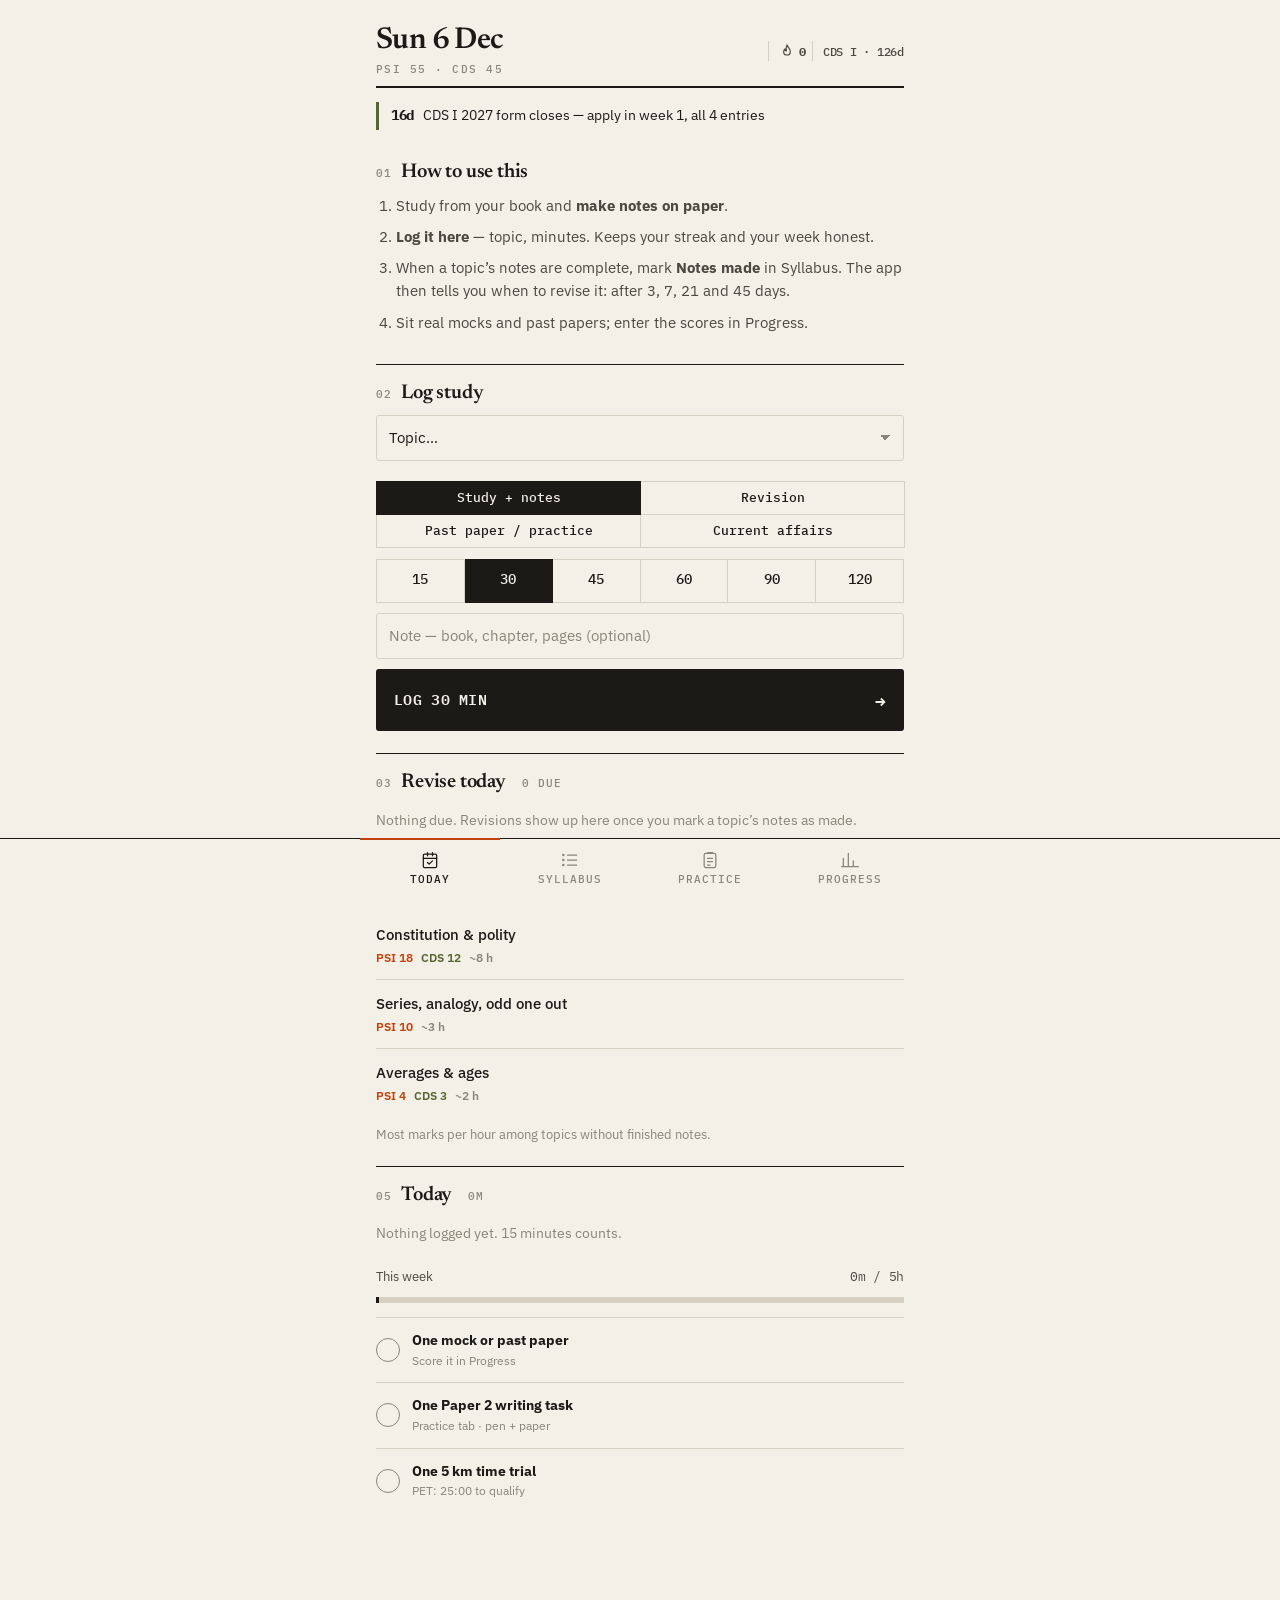
==== commit d8f0e337: "feat(v3): turn the app into a study tracker - Today: log study (topic, activity, minutes, note), rev" ====
--- a/site/index.html
+++ b/site/index.html
@@ -10,7 +10,7 @@
 <meta name="mobile-web-app-capable" content="yes">
 <meta name="apple-mobile-web-app-capable" content="yes">
 <meta name="apple-mobile-web-app-status-bar-style" content="black-translucent">
-<meta name="description" content="Minutes in, marks out. Gujarat PSI + CDS, 55/45.">
+<meta name="description" content="Study tracker for Gujarat PSI + CDS: syllabus, revisions, scores.">
 <title>GOAL · PSI + CDS</title>
 <link rel="manifest" href="manifest.json">
 <link rel="icon" type="image/svg+xml" href="icon.svg">
--- a/site/app.css
+++ b/site/app.css
@@ -446,3 +446,70 @@
 .chips.mins .chip { justify-content: center; padding: 10px 0; border-left: 0; margin: 0; }
 .chips.mins .chip small { display: none; }
 .palette { padding-top: 4px; }
+
+/* ===== v3 tracker ===== */
+.chips.mins { grid-template-columns: none; grid-auto-flow: column; grid-auto-columns: 1fr; }
+.chips.mins .chip { font-size: 14px; }
+.logf { display: flex; flex-direction: column; gap: 10px; }
+.sel, .txt { width: 100%; font: 400 15px var(--f); color: var(--ink); background: none; border: 1px solid var(--line); border-radius: var(--r-sm); padding: 12px; min-height: 46px; }
+.sel { appearance: none; -webkit-appearance: none; background-image: linear-gradient(45deg, transparent 50%, var(--ink-3) 50%), linear-gradient(135deg, var(--ink-3) 50%, transparent 50%); background-position: calc(100% - 18px) 50%, calc(100% - 13px) 50%; background-size: 5px 5px; background-repeat: no-repeat; padding-right: 34px; }
+.sel:focus, .txt:focus { outline: none; border-color: var(--ink); }
+textarea.txt { resize: vertical; min-height: 64px; line-height: 1.45; }
+.txt::placeholder { color: var(--ink-3); }
+.empty { color: var(--ink-3); font-size: 14px; padding: 6px 0; }
+.list { list-style: none; margin: 0; padding: 0; }
+.list li { display: flex; align-items: center; gap: 10px; border-top: 1px solid var(--line); }
+.list li:first-child { border-top: 0; }
+.lrow { flex: 1; min-width: 0; display: flex; flex-direction: column; gap: 3px; text-align: left; background: none; border: 0; padding: 12px 0; }
+.lrow b { font-weight: 500; font-size: 15px; }
+.lrow small { color: var(--ink-3); font-size: 12.5px; }
+.lrow small.tm { gap: 8px; }
+.late { color: var(--bad) !important; font-weight: 500; }
+.btn.sm { min-height: 34px; padding: 6px 12px; font-size: 13px; }
+.btn.wide { width: 100%; }
+.icon.sm { width: 34px; height: 34px; border: 0; color: var(--ink-3); }
+.icon.sm svg { width: 16px; height: 16px; }
+.wk { display: flex; justify-content: space-between; margin-top: 16px; font-size: 13px; color: var(--ink-2); }
+.steps-ol { margin: 0; padding-left: 20px; color: var(--ink-2); }
+.steps-ol li { margin-bottom: 8px; }
+.filt { margin: 4px 0 6px; }
+.trow .tm .st { color: var(--ink-2); }
+.steps { display: flex; gap: 3px; }
+.steps i { flex: 1; height: 3px; background: var(--line); }
+.steps i.on { background: var(--ink); }
+.trow .bar { display: none; }
+.covg { display: grid; grid-template-columns: 1fr 1fr; gap: 20px; }
+.covg > div { display: flex; flex-direction: column; gap: 8px; }
+.covg .tag { align-self: flex-start; }
+.covg small { color: var(--ink-3); font-size: 11.5px; }
+.covg .psi .bar i { background: var(--psi); } .covg .cds .bar i { background: var(--cds); }
+.stages { display: grid; grid-template-columns: repeat(3, 1fr); border-left: 1px solid var(--line); border-top: 1px solid var(--line); margin-bottom: 10px; }
+.stg { border: 0; border-right: 1px solid var(--line); border-bottom: 1px solid var(--line); background: none; padding: 12px 6px; font-size: 13px; min-height: 48px; }
+.stg.past { color: var(--ink-2); background: var(--surface-2); }
+.stg.on { background: var(--ink); color: var(--bg); font-weight: 600; }
+.seg { display: grid; grid-template-columns: 1fr 1fr; border: 1px solid var(--rule); margin-bottom: 10px; }
+.seg button { display: flex; align-items: center; justify-content: center; gap: 8px; border: 0; background: none; padding: 12px 8px; font-size: 14px; min-height: 48px; }
+.seg button + button { border-left: 1px solid var(--rule); }
+.seg button.on { background: var(--ink); color: var(--bg); }
+.seg svg { width: 18px; height: 18px; }
+.card .chips.mins + .go, .seg + .chips + .go { margin-top: 12px; }
+.hbars { list-style: none; margin: 0; padding: 0; display: flex; flex-direction: column; gap: 8px; }
+.hbars li { display: grid; grid-template-columns: 84px 1fr auto; align-items: center; gap: 10px; font-size: 13px; color: var(--ink-2); }
+.hbars i { height: 6px; background: var(--ink); min-width: 2px; }
+.hbars b { font-size: 12px; font-weight: 500; }
+.scoref { display: grid; grid-template-columns: 90px 1fr 1fr; gap: 8px; margin: 12px 0 16px; }
+.scoref .full { grid-column: 1 / -1; }
+.spark { margin: 14px 0; }
+.spark-h { display: flex; justify-content: space-between; align-items: center; margin-bottom: 6px; }
+.spark-h small { color: var(--ink-3); font-size: 11px; }
+.sb { position: relative; height: 80px; display: flex; align-items: flex-end; gap: 4px; border-bottom: 1px solid var(--rule); }
+.sb i { flex: 1; max-width: 26px; background: var(--line); }
+.psi .sb i.real { background: var(--psi); } .cds .sb i.real { background: var(--cds); }
+.sb b { position: absolute; left: 0; right: 0; border-top: 1px dashed var(--ink-3); }
+.sc { font-size: 12.5px; white-space: nowrap; }
+.gain > div { border-top-color: var(--ink); color: var(--ink); }
+.chips.kinds { display: grid; grid-template-columns: 1fr 1fr; } .chips.kinds .chip { justify-content: center; font-size: 12.5px; }
+.tm.big { font: inherit; letter-spacing: 0; line-height: 1.4; gap: 10px; margin: 2px 0 6px; }
+.sheet-h h2 { font: 600 22px/1.2 var(--f-d); letter-spacing: -.01em; }
+.chart + h3 { margin-top: 22px; }
+.sheet details summary { font-weight: 500; }
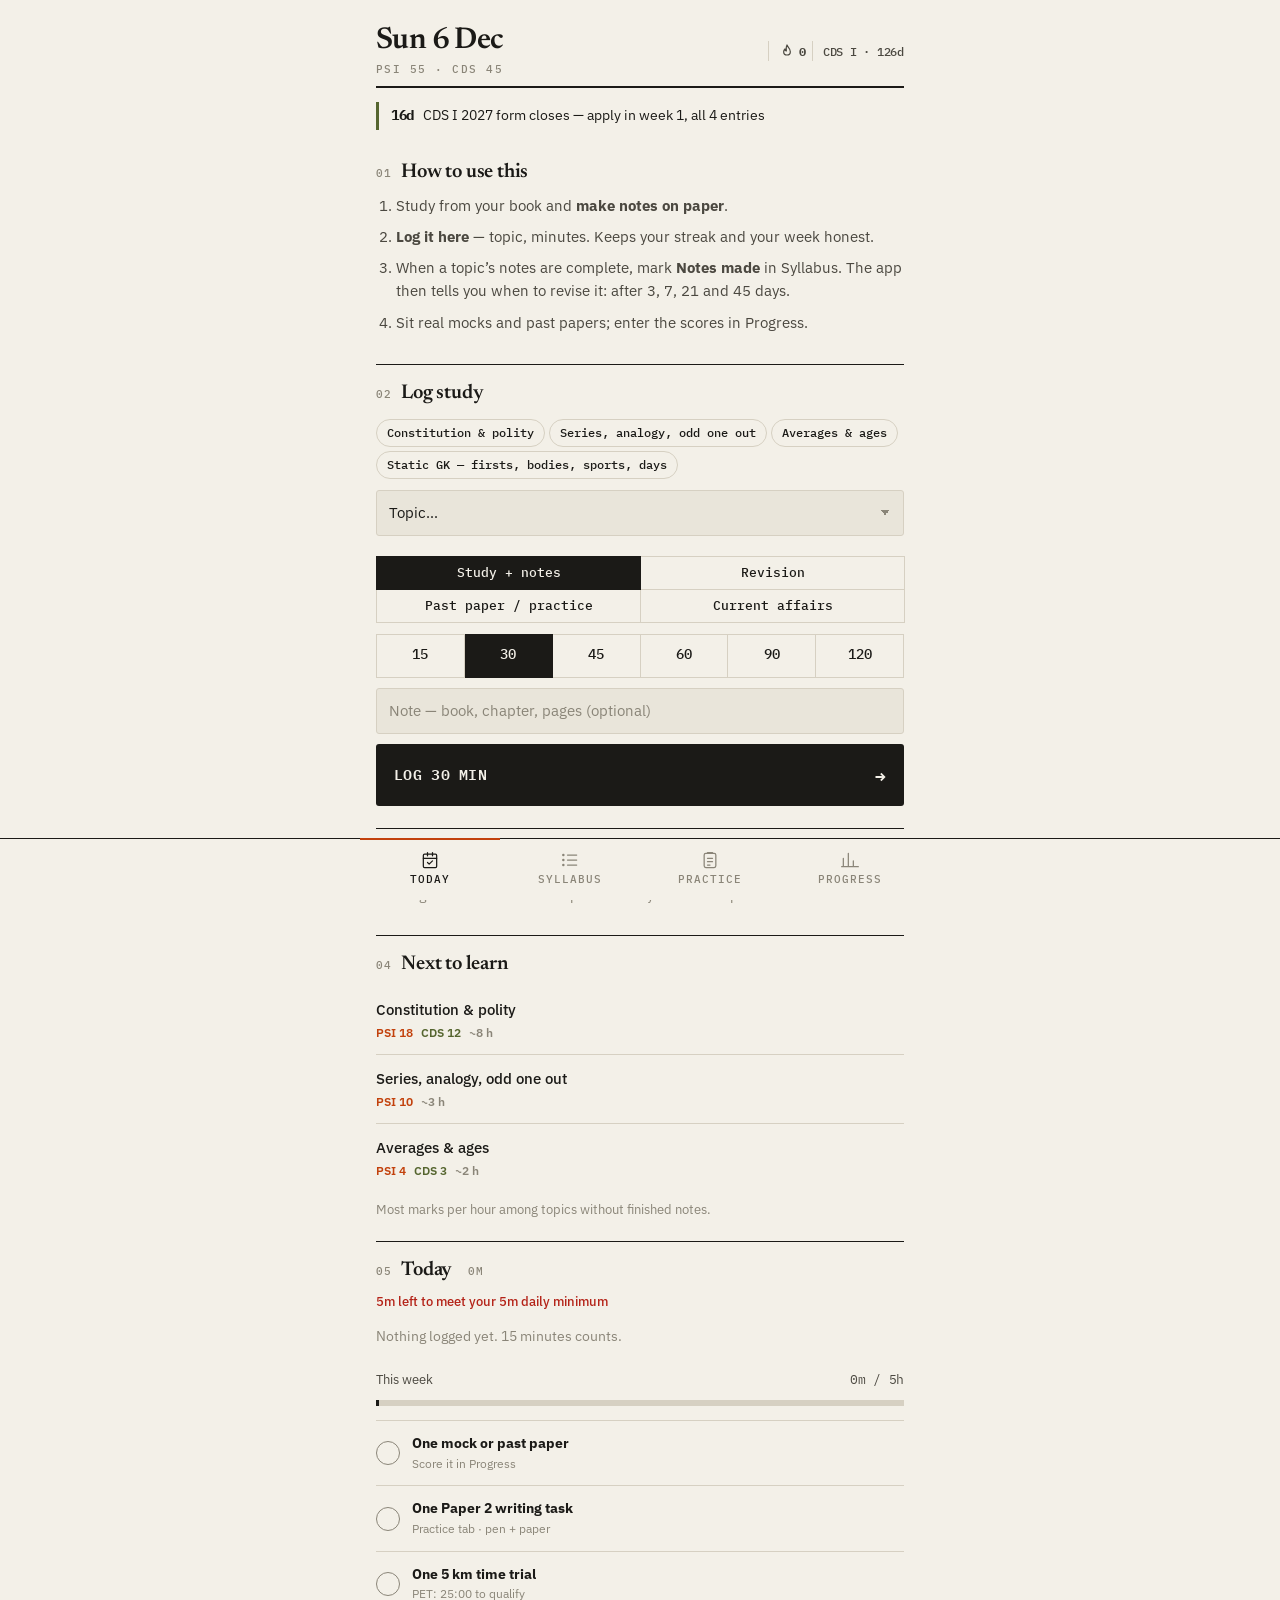
==== commit c4586b5b: "feat: dark mode dropdown contrast fix and study workflow enhancements - Fix Dark Mode illegibility i" ====
--- a/site/index.html
+++ b/site/index.html
@@ -18,31 +18,31 @@
 <link rel="preconnect" href="https://fonts.googleapis.com">
 <link rel="preconnect" href="https://fonts.gstatic.com" crossorigin>
 <link rel="stylesheet" href="https://fonts.googleapis.com/css2?family=IBM+Plex+Mono:wght@400;500;600&family=IBM+Plex+Sans:wght@400;500;600&family=Newsreader:opsz,wght@6..72,500;6..72,600&family=Noto+Sans+Gujarati:wght@400;600;700&display=swap">
-<link rel="stylesheet" href="app.css?v=2">
+<link rel="stylesheet" href="app.css?v=3">
 </head>
 <body>
 <div id="app"></div>
 <nav class="tabs" id="tabs"></nav>
 <div id="overlay"></div>
 
-<script src="core.js?v=2"></script>
-<script src="content/topics.js?v=2"></script>
-<script src="content/maths.js?v=2"></script>
-<script src="content/reasoning.js?v=2"></script>
-<script src="content/english.js?v=2"></script>
-<script src="content/writing.js?v=2"></script>
-<script src="content/gk.js?v=2"></script>
-<script src="content/gujarat.js?v=2"></script>
-<script src="legacy/pyq-2021.js?v=2"></script>
-<script src="legacy/gujarat-gk.js?v=2"></script>
-<script src="legacy/law.js?v=2"></script>
-<script src="legacy/ai-practice.js?v=2"></script>
-<script src="legacy/diagnostic-bank.js?v=2"></script>
-<script src="legacy/math-drills.js?v=2"></script>
-<script src="legacy/english-drills.js?v=2"></script>
-<script src="legacy/science-drills.js?v=2"></script>
-<script src="legacy/lexicon.js?v=2"></script>
-<script src="content/legacy.js?v=2"></script>
-<script src="ui.js?v=2"></script>
+<script src="core.js?v=3"></script>
+<script src="content/topics.js?v=3"></script>
+<script src="content/maths.js?v=3"></script>
+<script src="content/reasoning.js?v=3"></script>
+<script src="content/english.js?v=3"></script>
+<script src="content/writing.js?v=3"></script>
+<script src="content/gk.js?v=3"></script>
+<script src="content/gujarat.js?v=3"></script>
+<script src="legacy/pyq-2021.js?v=3"></script>
+<script src="legacy/gujarat-gk.js?v=3"></script>
+<script src="legacy/law.js?v=3"></script>
+<script src="legacy/ai-practice.js?v=3"></script>
+<script src="legacy/diagnostic-bank.js?v=3"></script>
+<script src="legacy/math-drills.js?v=3"></script>
+<script src="legacy/english-drills.js?v=3"></script>
+<script src="legacy/science-drills.js?v=3"></script>
+<script src="legacy/lexicon.js?v=3"></script>
+<script src="content/legacy.js?v=3"></script>
+<script src="ui.js?v=3"></script>
 </body>
 </html>
--- a/site/app.css
+++ b/site/app.css
@@ -326,6 +326,7 @@
 
 /* ===== v2.2 "answer sheet": paper, ink, rules, OMR bubbles. Overrides above. ===== */
 :root {
+  color-scheme: light;
   --bg: #F3F0E8; --surface: #F3F0E8; --surface-2: #E9E5DA; --line: #D6D0C2; --rule: #1B1A17;
   --ink: #1B1A17; --ink-2: #4B4840; --ink-3: #8A8578;
   --go: #1B1A17; --go-ink: #F3F0E8;
@@ -338,6 +339,7 @@
 }
 @media (prefers-color-scheme: dark) {
   :root:not([data-theme="light"]) {
+    color-scheme: dark;
     --bg: #151412; --surface: #151412; --surface-2: #201E1B; --line: #34312B; --rule: #E8E3D7;
     --ink: #E8E3D7; --ink-2: #B3AD9F; --ink-3: #7E786B; --go: #E8E3D7; --go-ink: #151412;
     --psi: #F07A3E; --psi-soft: #3A2117; --cds: #A3B46A; --cds-soft: #262B1A;
@@ -345,10 +347,20 @@
   }
 }
 :root[data-theme="dark"] {
+  color-scheme: dark;
   --bg: #151412; --surface: #151412; --surface-2: #201E1B; --line: #34312B; --rule: #E8E3D7;
   --ink: #E8E3D7; --ink-2: #B3AD9F; --ink-3: #7E786B; --go: #E8E3D7; --go-ink: #151412;
   --psi: #F07A3E; --psi-soft: #3A2117; --cds: #A3B46A; --cds-soft: #262B1A;
   --good: #93B86F; --good-soft: #222B1A; --bad: #EF6B5B; --bad-soft: #36191A; --shadow: none;
+}
+:root[data-theme="light"] {
+  color-scheme: light;
+  --bg: #F3F0E8; --surface: #F3F0E8; --surface-2: #E9E5DA; --line: #D6D0C2; --rule: #1B1A17;
+  --ink: #1B1A17; --ink-2: #4B4840; --ink-3: #8A8578;
+  --go: #1B1A17; --go-ink: #F3F0E8;
+  --psi: #C2410C; --psi-soft: #F3DFD3; --cds: #55652F; --cds-soft: #E2E5D2;
+  --good: #3F6B2A; --good-soft: #E1E8D3; --bad: #B42318; --bad-soft: #F2DAD5;
+  --shadow: none;
 }
 body { font-size: 15px; padding-bottom: calc(68px + env(safe-area-inset-bottom)); }
 h2, h3 { font-weight: 600; letter-spacing: -.01em; }
@@ -451,9 +463,11 @@
 .chips.mins { grid-template-columns: none; grid-auto-flow: column; grid-auto-columns: 1fr; }
 .chips.mins .chip { font-size: 14px; }
 .logf { display: flex; flex-direction: column; gap: 10px; }
-.sel, .txt { width: 100%; font: 400 15px var(--f); color: var(--ink); background: none; border: 1px solid var(--line); border-radius: var(--r-sm); padding: 12px; min-height: 46px; }
-.sel { appearance: none; -webkit-appearance: none; background-image: linear-gradient(45deg, transparent 50%, var(--ink-3) 50%), linear-gradient(135deg, var(--ink-3) 50%, transparent 50%); background-position: calc(100% - 18px) 50%, calc(100% - 13px) 50%; background-size: 5px 5px; background-repeat: no-repeat; padding-right: 34px; }
-.sel:focus, .txt:focus { outline: none; border-color: var(--ink); }
+.sel, .txt { width: 100%; font: 400 15px var(--f); color: var(--ink); background-color: var(--surface-2); border: 1px solid var(--line); border-radius: var(--r-sm); padding: 12px; min-height: 46px; color-scheme: inherit; }
+.sel { appearance: none; -webkit-appearance: none; background-color: var(--surface-2); background-image: linear-gradient(45deg, transparent 50%, var(--ink-3) 50%), linear-gradient(135deg, var(--ink-3) 50%, transparent 50%); background-position: calc(100% - 18px) 50%, calc(100% - 13px) 50%; background-size: 5px 5px; background-repeat: no-repeat; padding-right: 34px; }
+.sel:focus, .txt:focus { outline: none; border-color: var(--psi); box-shadow: 0 0 0 1px var(--psi); }
+.sel option, .sel optgroup { background-color: var(--surface-2); color: var(--ink); }
+.sel optgroup { font-weight: 700; color: var(--psi); background-color: var(--surface-2); }
 textarea.txt { resize: vertical; min-height: 64px; line-height: 1.45; }
 .txt::placeholder { color: var(--ink-3); }
 .empty { color: var(--ink-3); font-size: 14px; padding: 6px 0; }
@@ -513,3 +527,14 @@
 .sheet-h h2 { font: 600 22px/1.2 var(--f-d); letter-spacing: -.01em; }
 .chart + h3 { margin-top: 22px; }
 .sheet details summary { font-weight: 500; }
+.sheet { border-top: 1px solid var(--rule); background: var(--bg); }
+.quick-topics { display: flex; flex-wrap: wrap; gap: 5px; margin: 4px 0 2px; }
+.quick-topics .chip { font-size: 12px; padding: 5px 10px; min-height: 28px; border-radius: 99px; }
+.syl-search { margin: 12px 0 6px; }
+.theme-chips { margin-top: 6px; }
+.runf input { flex: 1; min-width: 0; font: 600 15px var(--f-mono); padding: 11px 12px; border-radius: var(--r-sm); border: 1px solid var(--line); background-color: var(--surface-2); color: var(--ink); color-scheme: inherit; }
+.runf input:focus { outline: none; border-color: var(--psi); box-shadow: 0 0 0 1px var(--psi); }
+.pace-badge { font-size: 12px; font-weight: 500; color: var(--ink-2); margin-left: 6px; }
+.streak-status { margin-top: 8px; font-size: 13px; }
+.exam-proj { margin-top: 14px; }
+
